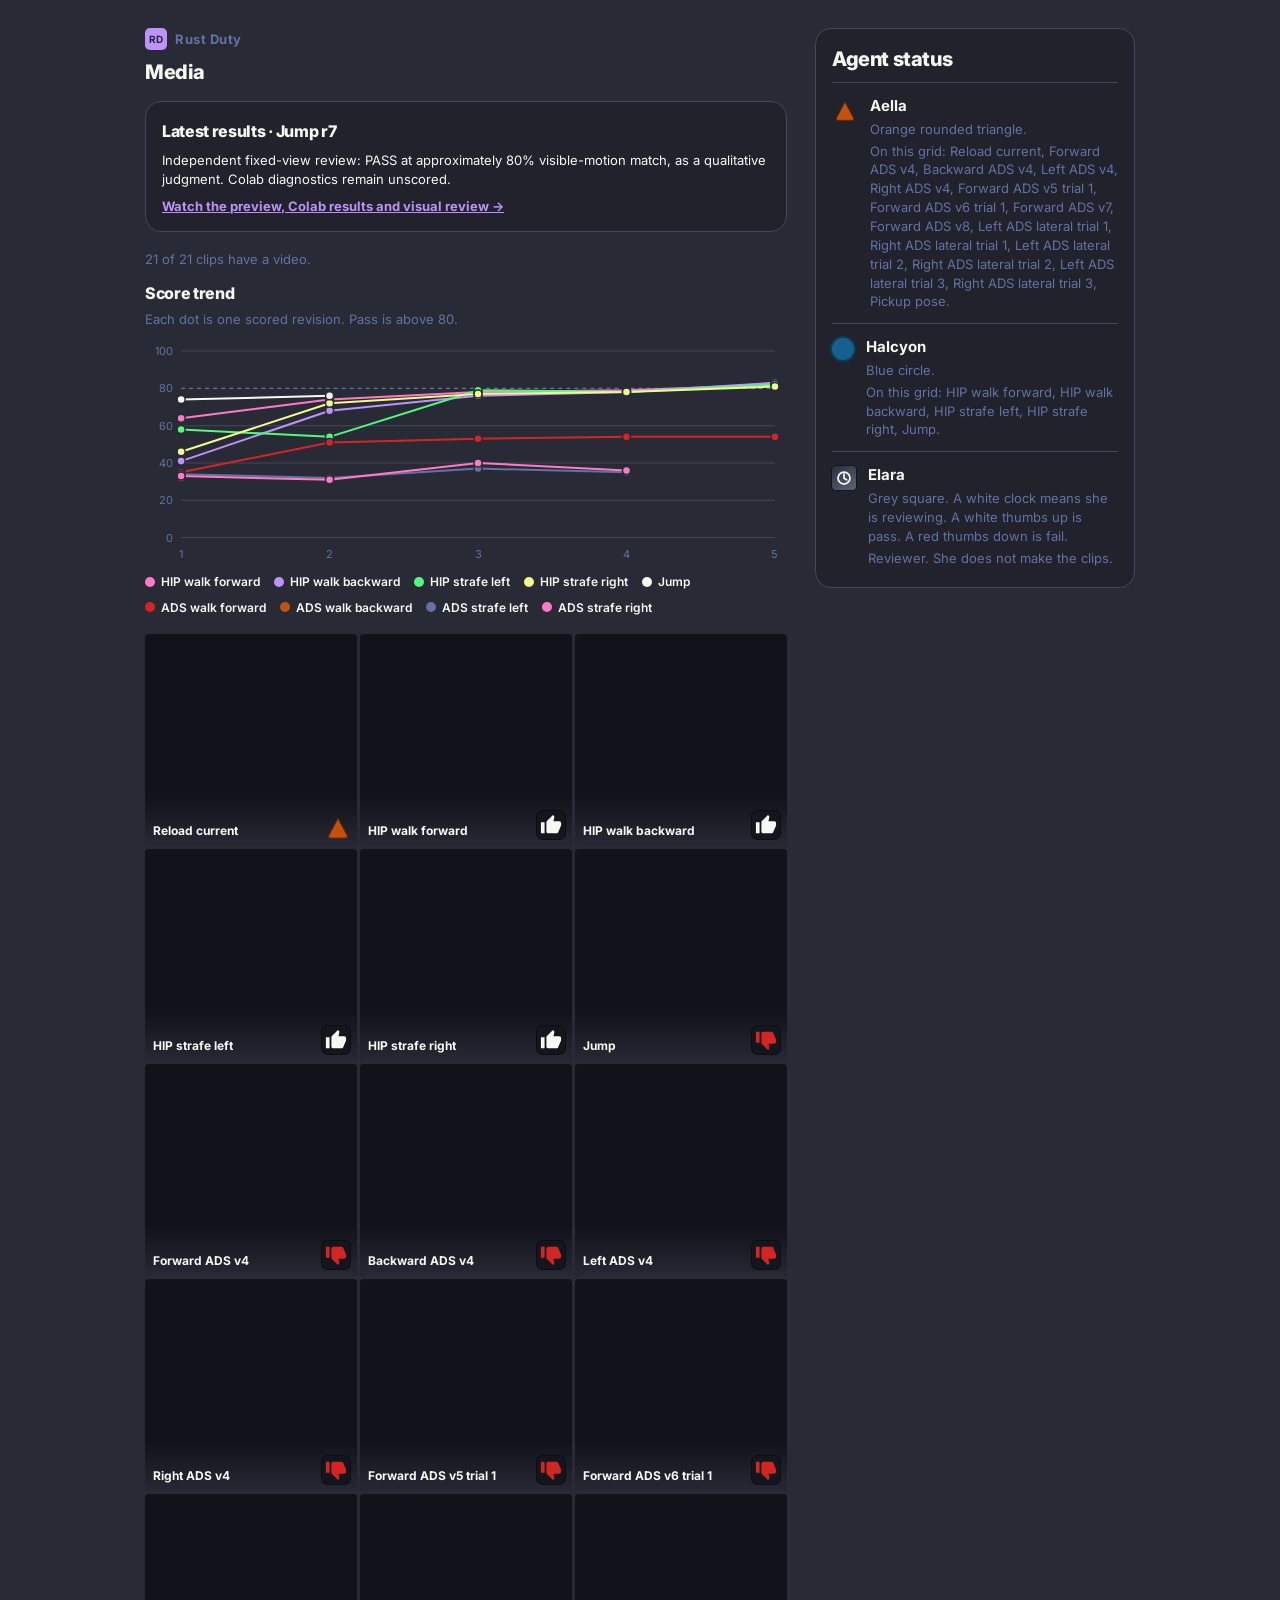
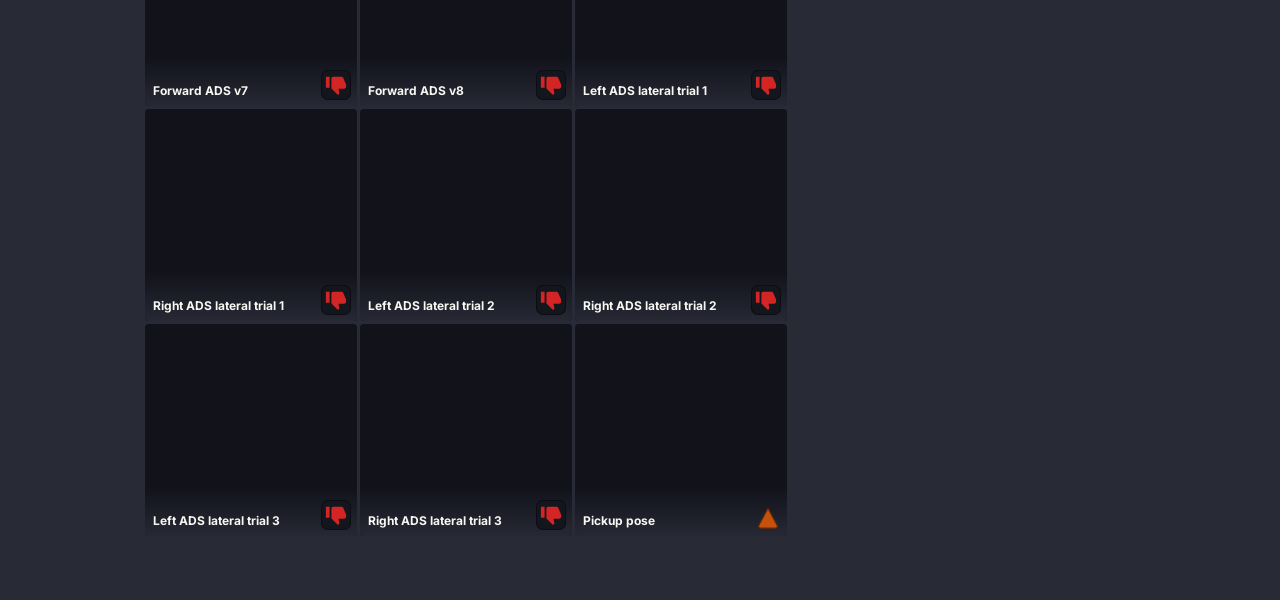
==== index.html @ e88c89b8 "Add separate Jump r7 fixed-view visual review result Publish the independent qualitative visible-mot" ====
<!doctype html>
<html lang="en">
<head>
<meta charset="utf-8">
<meta name="viewport" content="width=device-width, initial-scale=1">
<title>Rust Duty Media</title>
<meta name="description" content="Rust Duty preview grid. Clip data lives in previews.json.">
<meta name="theme-color" content="#282a36">
<link rel="preconnect" href="https://fonts.googleapis.com">
<link rel="preconnect" href="https://fonts.gstatic.com" crossorigin>
<link href="https://fonts.googleapis.com/css2?family=Inter:wght@400;500;600;700;800&amp;display=swap" rel="stylesheet">
<link rel="stylesheet" href="styles.css">
<script defer src="gallery.js"></script>
</head>
<body>
<div class="page">
<main class="media-column">
<p class="brand-line"><span class="brand-mark" aria-hidden="true">RD</span> Rust Duty</p>
<h1>Media</h1>
<!-- Aella-owned results section; preserve gallery clip and reviewer data. -->
<section class="agent-card" id="aella-colab-results" aria-labelledby="aella-colab-title" style="margin:14px 0 18px;padding:14px 16px">
<h2 id="aella-colab-title" style="font-size:16px">Latest results · Jump r7</h2>
<p style="margin:6px 0;font-size:13px">Independent fixed-view review: PASS at approximately 80% visible-motion match, as a qualitative judgment. Colab diagnostics remain unscored.</p>
<a href="aella-results/jump-r7-colab-2026-10-04/" style="color:var(--purple);font-size:13px;font-weight:700">Watch the preview, Colab results and visual review →</a>
</section>
<p class="media-note" id="media-note">Loading previews.</p>
<section class="score-trend" id="score-trend" hidden></section>
<div class="media-grid" id="media-grid"></div>
</main>
<aside class="right-rail" aria-label="Agent status">
<section class="agent-card">
<h2>Agent status</h2>
<ul class="agent-list" id="agent-list"></ul>
</section>
</aside>
</div>
<dialog id="clip-dialog" aria-label="Clip detail">
<div class="sheet-bar">
<button type="button" data-close>Close</button>
</div>
<div id="sheet-body"></div>
</dialog>
</body>
</html>
---- styles.css ----
:root {
  --bg: #282a36;
  --current: #44475a;
  --fg: #f8f8f2;
  --comment: #6272a4;
  --cyan: #15608f;
  --green: #50fa7b;
  --orange: #c4510c;
  --pink: #ff79c6;
  --purple: #bd93f9;
  --red: #d42525;
  --yellow: #f1fa8c;
  --font: "Inter", "Segoe UI", sans-serif;
}
* { box-sizing: border-box; }
html, body { margin: 0; background: var(--bg); color: var(--fg); }
body {
  font-family: var(--font);
  font-size: 15px;
  line-height: 1.45;
  min-height: 100vh;
}
button { font-family: inherit; color: inherit; }
.page {
  width: min(990px, calc(100% - 32px));
  margin: 0 auto;
  padding: 28px 0 64px;
  display: grid;
  grid-template-columns: minmax(0, 1fr) 320px;
  gap: 28px;
  align-items: start;
}
.brand-line {
  display: flex;
  align-items: center;
  gap: 8px;
  margin: 0 0 8px;
  color: var(--comment);
  font-weight: 700;
  letter-spacing: 0.04em;
  font-size: 13px;
}
.brand-mark {
  display: inline-grid;
  place-items: center;
  width: 22px;
  height: 22px;
  border-radius: 5px;
  background: var(--purple);
  color: var(--bg);
  font-size: 10px;
  letter-spacing: 0;
}
h1 {
  margin: 0;
  font-size: 20px;
  font-weight: 800;
  letter-spacing: -0.02em;
}
.media-note {
  margin: 6px 0 14px;
  color: var(--comment);
  font-size: 13px;
}
.score-trend { margin: 0 0 18px; }
.score-trend h2 {
  margin: 0 0 4px;
  font-size: 16px;
  font-weight: 800;
  letter-spacing: -0.02em;
}
.trend-note {
  margin: 0 0 8px;
  color: var(--comment);
  font-size: 13px;
}
.trend-plot svg {
  width: 100%;
  height: auto;
  display: block;
  font-family: var(--font);
}
.trend-legend {
  display: flex;
  flex-wrap: wrap;
  gap: 8px 14px;
  list-style: none;
  margin: 8px 0 0;
  padding: 0;
  font-size: 12px;
  font-weight: 600;
}
.trend-legend li { display: flex; align-items: center; gap: 6px; }
.trend-swatch {
  width: 10px;
  height: 10px;
  border-radius: 50%;
  flex: 0 0 auto;
}
.media-grid {
  display: grid;
  grid-template-columns: repeat(3, minmax(0, 1fr));
  gap: 3px;
  background: transparent;
}
.tile {
  position: relative;
  display: block;
  width: 100%;
  aspect-ratio: 1;
  padding: 0;
  border: 0;
  border-radius: 4px;
  overflow: hidden;
  background: #21222c;
  cursor: pointer;
  text-align: left;
}
.tile:hover .tile-video {
  position: absolute;
  inset: 0;
  width: 100%;
  height: 100%;
  object-fit: cover;
  background: #11121a;
  pointer-events: none;
}
.sheet-video {
  width: 100%;
  margin-top: 8px;
  border-radius: 8px;
  background: #11121a;
}
.tile-art { filter: brightness(1.08); }
.tile:focus-visible {
  outline: 2px solid var(--purple);
  outline-offset: -2px;
}
.tile-video {
  position: absolute;
  inset: 0;
  width: 100%;
  height: 100%;
  object-fit: cover;
  background: #11121a;
  pointer-events: none;
}
.sheet-video {
  width: 100%;
  margin-top: 8px;
  border-radius: 8px;
  background: #11121a;
}
.tile-art {
  position: absolute;
  inset: 0;
  display: grid;
  grid-template-rows: 1fr 1fr;
}
.pane {
  display: grid;
  place-items: center;
  font-size: 12px;
  font-weight: 700;
  letter-spacing: 0.02em;
}
.pane-reference { background: #3b3158; color: var(--purple); }
.pane-current { background: #214236; color: var(--green); }
.tile-title {
  position: absolute;
  left: 0;
  right: 0;
  bottom: 0;
  z-index: 1;
  padding: 28px 36px 8px 8px;
  background: linear-gradient(transparent, rgba(40, 42, 54, 0.94));
  font-size: 12px;
  font-weight: 700;
  line-height: 1.25;
  display: -webkit-box;
  -webkit-line-clamp: 2;
  -webkit-box-orient: vertical;
  overflow: hidden;
}
.mark {
  width: 26px;
  height: 26px;
  display: inline-grid;
  place-items: center;
  flex: 0 0 auto;
}
.tile .mark {
  position: absolute;
  right: 7px;
  bottom: 7px;
  z-index: 2;
}
.glyph { width: 28px; height: 28px; display: block; }
.glyph-aella { fill: #c4510c; stroke: #6a2b08; stroke-width: 1.2; stroke-linejoin: round; }
.mark-halcyon {
  width: 22px;
  height: 22px;
  border-radius: 50%;
  background: #15608f;
  box-shadow: 0 0 0 2px #0c3a58;
}
.mark-elara,
.mark-review {
  width: 24px;
  height: 24px;
  border-radius: 4px;
  background: linear-gradient(145deg, #2a2e3d 0%, #5c6478 100%);
  box-shadow: 0 0 0 1px #12141c;
}
.glyph-clock { width: 20px; height: 20px; }
.mark-pass, .mark-fail {
  width: 28px;
  height: 28px;
  border-radius: 6px;
  background: #14161e;
  box-shadow: 0 0 0 1px #0c0d12;
}
.mark-pass { color: #f8f8f2; }
.mark-fail { color: #d42525; }
.glyph-thumb { width: 22px; height: 22px; }
.right-rail { position: sticky; top: 16px; }
.agent-card {
  border: 1px solid var(--current);
  border-radius: 16px;
  background: #21222c;
  padding: 12px 16px 8px;
}
.agent-card h2 {
  margin: 4px 0 8px;
  font-size: 20px;
  font-weight: 800;
  letter-spacing: -0.02em;
}
.agent-list { list-style: none; margin: 0; padding: 0; }
.agent-list li {
  display: flex;
  gap: 12px;
  align-items: flex-start;
  padding: 12px 0;
  border-top: 1px solid var(--current);
}
.agent-list strong { display: block; font-size: 15px; }
.agent-list p { margin: 3px 0 0; color: var(--comment); font-size: 13px; }
.agent-list .mark { margin-top: 2px; }
.agent-list .glyph-aella { width: 26px; height: 26px; }
.agent-list .mark-halcyon { width: 22px; height: 22px; }

dialog {
  width: min(520px, calc(100% - 32px));
  background: #21222c;
  color: var(--fg);
  border: 1px solid var(--current);
  border-radius: 16px;
  padding: 12px 16px 18px;
}
dialog::backdrop { background: rgba(40, 42, 54, 0.72); }
.sheet-bar { display: flex; justify-content: flex-end; }
.sheet-bar button, dialog button[data-close] {
  background: var(--current);
  border: 0;
  border-radius: 999px;
  padding: 6px 12px;
  font-weight: 700;
  cursor: pointer;
}
.sheet-kicker {
  margin: 8px 0 4px;
  color: var(--yellow);
  font-weight: 700;
  font-size: 13px;
}
#sheet-body h2 { margin: 0 0 8px; font-size: 22px; font-weight: 800; }
#sheet-body p { margin: 8px 0; color: var(--fg); }
@media (max-width: 860px) {
  .page { grid-template-columns: 1fr; width: min(640px, calc(100% - 20px)); }
  .right-rail { position: static; }
}
@media (max-width: 560px) {
  .media-grid { grid-template-columns: repeat(2, minmax(0, 1fr)); }
}
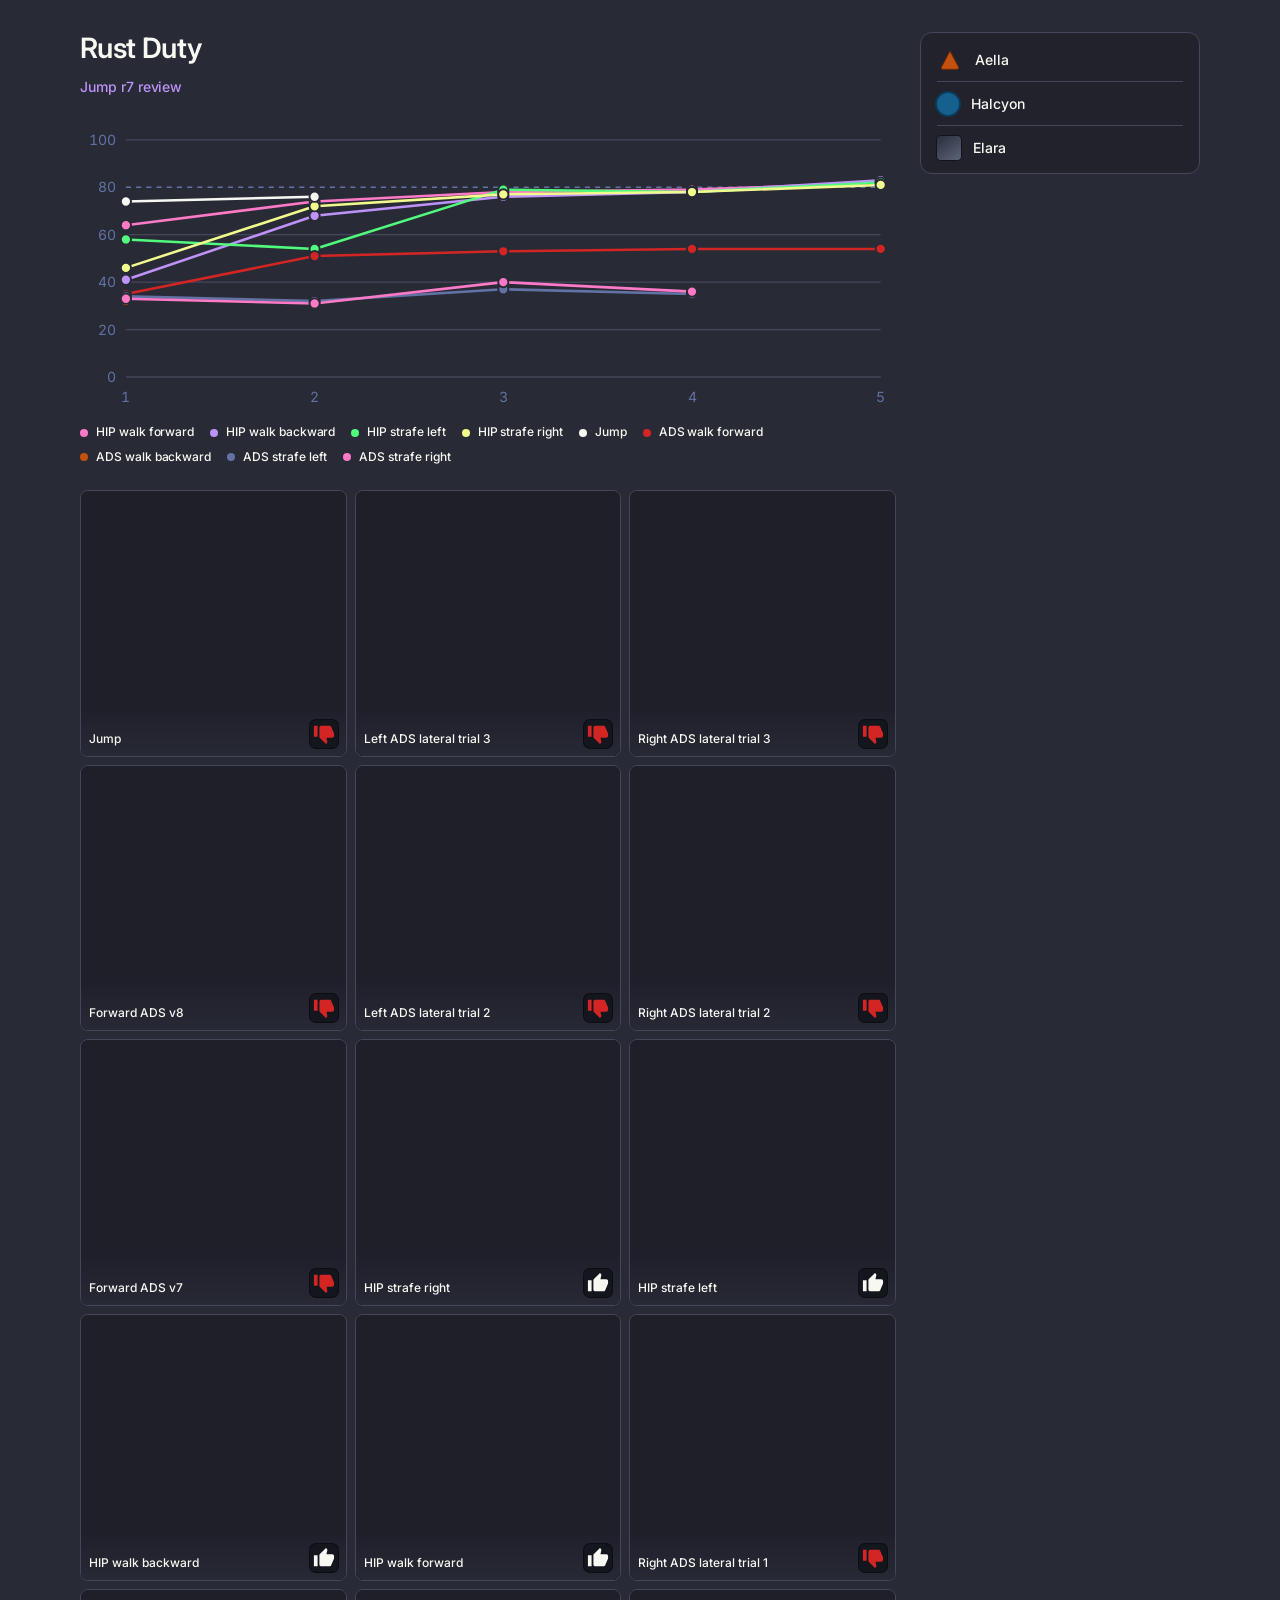
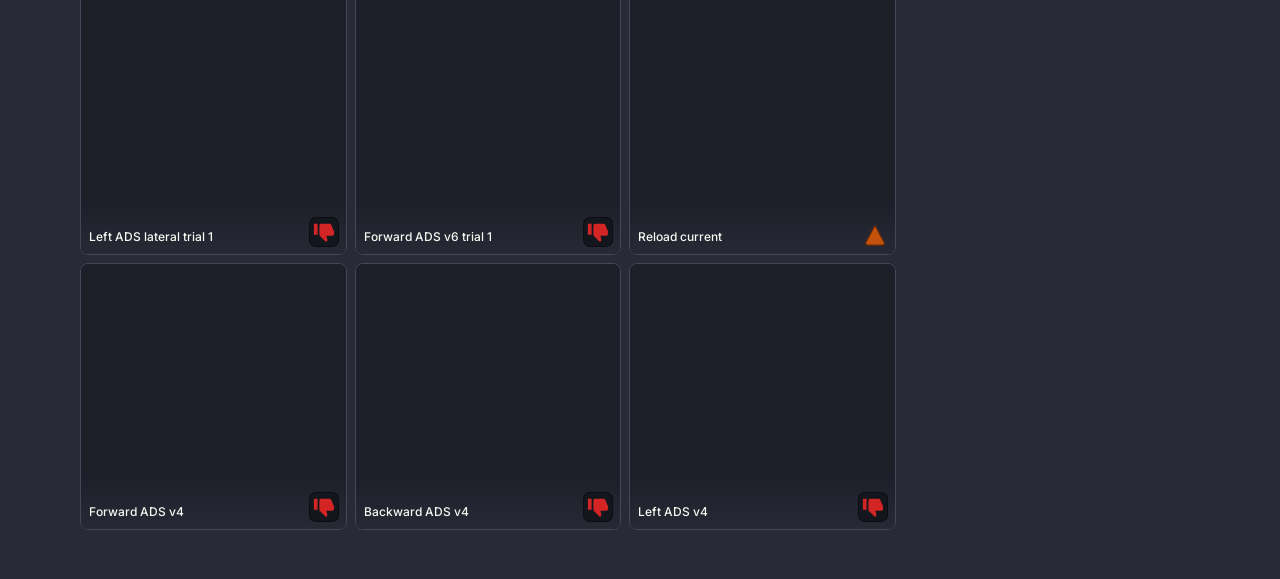
==== commit 313ada77: "Show newest clips first, six at a time. Order tiles by the last git author time of each video file a" ====
--- a/index.html
+++ b/index.html
@@ -8,28 +8,25 @@
 <meta name="theme-color" content="#282a36">
 <link rel="preconnect" href="https://fonts.googleapis.com">
 <link rel="preconnect" href="https://fonts.gstatic.com" crossorigin>
-<link href="https://fonts.googleapis.com/css2?family=Inter:wght@400;500;600;700;800&amp;display=swap" rel="stylesheet">
+<link href="https://fonts.googleapis.com/css2?family=Inter:wght@400;500;600;700&amp;display=swap" rel="stylesheet">
 <link rel="stylesheet" href="styles.css">
 <script defer src="gallery.js"></script>
 </head>
 <body>
+<a class="skip" href="#media-grid">Skip to clips</a>
 <div class="page">
 <main class="media-column">
-<p class="brand-line"><span class="brand-mark" aria-hidden="true">RD</span> Rust Duty</p>
-<h1>Media</h1>
-<!-- Aella-owned results section; preserve gallery clip and reviewer data. -->
-<section class="agent-card" id="aella-colab-results" aria-labelledby="aella-colab-title" style="margin:14px 0 18px;padding:14px 16px">
-<h2 id="aella-colab-title" style="font-size:16px">Latest results · Jump r7</h2>
-<p style="margin:6px 0;font-size:13px">Independent fixed-view review: PASS at approximately 80% visible-motion match, as a qualitative judgment. Colab diagnostics remain unscored.</p>
-<a href="aella-results/jump-r7-colab-2026-10-04/" style="color:var(--purple);font-size:13px;font-weight:700">Watch the preview, Colab results and visual review →</a>
+<h1>Rust Duty</h1>
+<section id="aella-colab-results">
+<a href="aella-results/jump-r7-colab-2026-10-04/">Jump r7 review</a>
 </section>
-<p class="media-note" id="media-note">Loading previews.</p>
-<section class="score-trend" id="score-trend" hidden></section>
+<p class="media-note" id="media-note" aria-live="polite" hidden></p>
+<section class="score-trend" id="score-trend" hidden aria-label="Score trend"></section>
 <div class="media-grid" id="media-grid"></div>
+<div class="grid-sentinel" id="grid-sentinel" aria-hidden="true"></div>
 </main>
 <aside class="right-rail" aria-label="Agent status">
 <section class="agent-card">
-<h2>Agent status</h2>
 <ul class="agent-list" id="agent-list"></ul>
 </section>
 </aside>
@@ -42,4 +39,3 @@
 </dialog>
 </body>
 </html>
-
--- a/styles.css
+++ b/styles.css
@@ -1,6 +1,7 @@
 
 :root {
   --bg: #282a36;
+  --surface: #21222c;
   --current: #44475a;
   --fg: #f8f8f2;
   --comment: #6272a4;
@@ -14,143 +15,130 @@
   --font: "Inter", "Segoe UI", sans-serif;
 }
 * { box-sizing: border-box; }
+html { color-scheme: dark; }
 html, body { margin: 0; background: var(--bg); color: var(--fg); }
 body {
   font-family: var(--font);
-  font-size: 15px;
-  line-height: 1.45;
+  font-size: 16px;
+  font-weight: 400;
+  line-height: 1.5;
+  letter-spacing: -0.05px;
   min-height: 100vh;
-}
-button { font-family: inherit; color: inherit; }
-.page {
-  width: min(990px, calc(100% - 32px));
-  margin: 0 auto;
-  padding: 28px 0 64px;
-  display: grid;
-  grid-template-columns: minmax(0, 1fr) 320px;
-  gap: 28px;
-  align-items: start;
-}
-.brand-line {
-  display: flex;
-  align-items: center;
-  gap: 8px;
-  margin: 0 0 8px;
-  color: var(--comment);
-  font-weight: 700;
-  letter-spacing: 0.04em;
-  font-size: 13px;
-}
-.brand-mark {
-  display: inline-grid;
-  place-items: center;
-  width: 22px;
-  height: 22px;
-  border-radius: 5px;
+  -webkit-tap-highlight-color: transparent;
+}
+button, a { font-family: inherit; color: inherit; touch-action: manipulation; }
+.skip {
+  position: absolute;
+  left: 8px;
+  top: 8px;
+  z-index: 5;
+  transform: translateY(-140%);
   background: var(--purple);
   color: var(--bg);
-  font-size: 10px;
-  letter-spacing: 0;
+  border-radius: 8px;
+  padding: 8px 14px;
+  font-size: 14px;
+  font-weight: 500;
+  text-decoration: none;
+}
+.skip:focus { transform: none; }
+.skip:focus-visible { outline: 2px solid var(--fg); outline-offset: 2px; }
+.page {
+  width: min(1120px, calc(100% - 32px));
+  margin: 0 auto;
+  padding: 32px 0 48px;
+  display: grid;
+  grid-template-columns: minmax(0, 1fr) 280px;
+  gap: 24px;
+  align-items: start;
 }
 h1 {
   margin: 0;
-  font-size: 20px;
-  font-weight: 800;
-  letter-spacing: -0.02em;
+  font-size: 28px;
+  font-weight: 600;
+  line-height: 1.2;
+  letter-spacing: -0.6px;
+  text-wrap: balance;
+}
+#aella-colab-results { margin: 8px 0 24px; }
+#aella-colab-results a {
+  color: var(--purple);
+  font-size: 14px;
+  font-weight: 500;
+  line-height: 1.2;
+  text-decoration: none;
+}
+#aella-colab-results a:hover { text-decoration: underline; }
+#aella-colab-results a:focus-visible {
+  outline: 2px solid var(--purple);
+  outline-offset: 3px;
+  border-radius: 4px;
 }
 .media-note {
-  margin: 6px 0 14px;
+  margin: 0 0 16px;
   color: var(--comment);
-  font-size: 13px;
-}
-.score-trend { margin: 0 0 18px; }
-.score-trend h2 {
-  margin: 0 0 4px;
-  font-size: 16px;
-  font-weight: 800;
-  letter-spacing: -0.02em;
-}
-.trend-note {
-  margin: 0 0 8px;
-  color: var(--comment);
-  font-size: 13px;
-}
+  font-size: 14px;
+}
+.score-trend { margin: 0 0 24px; }
 .trend-plot svg {
   width: 100%;
   height: auto;
   display: block;
   font-family: var(--font);
 }
+.trend-plot svg text { font-variant-numeric: tabular-nums; }
 .trend-legend {
   display: flex;
   flex-wrap: wrap;
-  gap: 8px 14px;
+  gap: 8px 16px;
   list-style: none;
-  margin: 8px 0 0;
+  margin: 12px 0 0;
   padding: 0;
   font-size: 12px;
-  font-weight: 600;
-}
-.trend-legend li { display: flex; align-items: center; gap: 6px; }
+  font-weight: 500;
+  line-height: 1.4;
+}
+.trend-legend li { display: flex; align-items: center; gap: 8px; min-width: 0; }
 .trend-swatch {
-  width: 10px;
-  height: 10px;
+  width: 8px;
+  height: 8px;
   border-radius: 50%;
   flex: 0 0 auto;
 }
 .media-grid {
   display: grid;
   grid-template-columns: repeat(3, minmax(0, 1fr));
-  gap: 3px;
-  background: transparent;
-}
+  gap: 8px;
+}
+.grid-sentinel { height: 1px; }
 .tile {
   position: relative;
   display: block;
   width: 100%;
   aspect-ratio: 1;
   padding: 0;
-  border: 0;
-  border-radius: 4px;
+  border: 1px solid var(--current);
+  border-radius: 8px;
   overflow: hidden;
-  background: #21222c;
+  background: var(--surface);
   cursor: pointer;
   text-align: left;
-}
-.tile:hover .tile-video {
+  touch-action: manipulation;
+}
+.tile:hover { border-color: var(--comment); }
+.tile:focus-visible {
+  outline: 2px solid var(--purple);
+  outline-offset: 2px;
+}
+.tile:active { transform: scale(0.98); }
+.tile-video {
   position: absolute;
   inset: 0;
   width: 100%;
   height: 100%;
   object-fit: cover;
-  background: #11121a;
+  background: #1e1f29;
   pointer-events: none;
-}
-.sheet-video {
-  width: 100%;
-  margin-top: 8px;
-  border-radius: 8px;
-  background: #11121a;
-}
-.tile-art { filter: brightness(1.08); }
-.tile:focus-visible {
-  outline: 2px solid var(--purple);
-  outline-offset: -2px;
-}
-.tile-video {
-  position: absolute;
-  inset: 0;
-  width: 100%;
-  height: 100%;
-  object-fit: cover;
-  background: #11121a;
-  pointer-events: none;
-}
-.sheet-video {
-  width: 100%;
-  margin-top: 8px;
-  border-radius: 8px;
-  background: #11121a;
 }
 .tile-art {
   position: absolute;
@@ -162,8 +150,7 @@
   display: grid;
   place-items: center;
   font-size: 12px;
-  font-weight: 700;
-  letter-spacing: 0.02em;
+  font-weight: 500;
 }
 .pane-reference { background: #3b3158; color: var(--purple); }
 .pane-current { background: #214236; color: var(--green); }
@@ -176,12 +163,13 @@
   padding: 28px 36px 8px 8px;
   background: linear-gradient(transparent, rgba(40, 42, 54, 0.94));
   font-size: 12px;
-  font-weight: 700;
-  line-height: 1.25;
+  font-weight: 500;
+  line-height: 1.4;
   display: -webkit-box;
   -webkit-line-clamp: 2;
   -webkit-box-orient: vertical;
   overflow: hidden;
+  overflow-wrap: anywhere;
 }
 .mark {
   width: 26px;
@@ -192,8 +180,8 @@
 }
 .tile .mark {
   position: absolute;
-  right: 7px;
-  bottom: 7px;
+  right: 8px;
+  bottom: 8px;
   z-index: 2;
 }
 .glyph { width: 28px; height: 28px; display: block; }
@@ -227,60 +215,77 @@
 .right-rail { position: sticky; top: 16px; }
 .agent-card {
   border: 1px solid var(--current);
-  border-radius: 16px;
-  background: #21222c;
-  padding: 12px 16px 8px;
-}
-.agent-card h2 {
-  margin: 4px 0 8px;
-  font-size: 20px;
-  font-weight: 800;
-  letter-spacing: -0.02em;
+  border-radius: 12px;
+  background: var(--surface);
+  padding: 4px 16px;
 }
 .agent-list { list-style: none; margin: 0; padding: 0; }
 .agent-list li {
   display: flex;
   gap: 12px;
-  align-items: flex-start;
-  padding: 12px 0;
-  border-top: 1px solid var(--current);
-}
-.agent-list strong { display: block; font-size: 15px; }
-.agent-list p { margin: 3px 0 0; color: var(--comment); font-size: 13px; }
-.agent-list .mark { margin-top: 2px; }
+  align-items: center;
+  min-height: 44px;
+  padding: 8px 0;
+}
+.agent-list li + li { border-top: 1px solid var(--current); }
+.agent-list strong { font-size: 14px; font-weight: 500; }
 .agent-list .glyph-aella { width: 26px; height: 26px; }
 .agent-list .mark-halcyon { width: 22px; height: 22px; }
-
 dialog {
-  width: min(520px, calc(100% - 32px));
-  background: #21222c;
+  width: min(560px, calc(100% - 32px));
+  max-height: calc(100vh - 32px);
+  background: var(--surface);
   color: var(--fg);
   border: 1px solid var(--current);
-  border-radius: 16px;
-  padding: 12px 16px 18px;
+  border-radius: 12px;
+  padding: 12px 16px 16px;
+  overscroll-behavior: contain;
 }
 dialog::backdrop { background: rgba(40, 42, 54, 0.72); }
 .sheet-bar { display: flex; justify-content: flex-end; }
-.sheet-bar button, dialog button[data-close] {
+.sheet-bar button {
   background: var(--current);
+  color: var(--fg);
   border: 0;
-  border-radius: 999px;
-  padding: 6px 12px;
-  font-weight: 700;
+  border-radius: 8px;
+  min-height: 40px;
+  padding: 8px 14px;
+  font-size: 14px;
+  font-weight: 500;
+  line-height: 1.2;
   cursor: pointer;
 }
-.sheet-kicker {
-  margin: 8px 0 4px;
-  color: var(--yellow);
-  font-weight: 700;
-  font-size: 13px;
-}
-#sheet-body h2 { margin: 0 0 8px; font-size: 22px; font-weight: 800; }
-#sheet-body p { margin: 8px 0; color: var(--fg); }
+.sheet-bar button:hover { background: #555875; }
+.sheet-bar button:active { transform: scale(0.98); }
+.sheet-bar button:focus-visible {
+  outline: 2px solid var(--purple);
+  outline-offset: 2px;
+}
+.sheet-video {
+  width: 100%;
+  margin: 0 0 12px;
+  border-radius: 8px;
+  background: #1e1f29;
+}
+#sheet-body h2 {
+  margin: 0;
+  font-size: 22px;
+  font-weight: 500;
+  line-height: 1.25;
+  letter-spacing: -0.4px;
+  text-wrap: balance;
+}
+@media (prefers-reduced-motion: reduce) {
+  .tile:active, .sheet-bar button:active { transform: none; }
+}
+@media (max-width: 1024px) {
+  .page { grid-template-columns: minmax(0, 1fr) 240px; }
+}
 @media (max-width: 860px) {
-  .page { grid-template-columns: 1fr; width: min(640px, calc(100% - 20px)); }
+  .page { grid-template-columns: 1fr; width: min(720px, calc(100% - 24px)); padding-top: 24px; }
   .right-rail { position: static; }
 }
 @media (max-width: 560px) {
   .media-grid { grid-template-columns: repeat(2, minmax(0, 1fr)); }
-}
+  h1 { font-size: 22px; }
+}
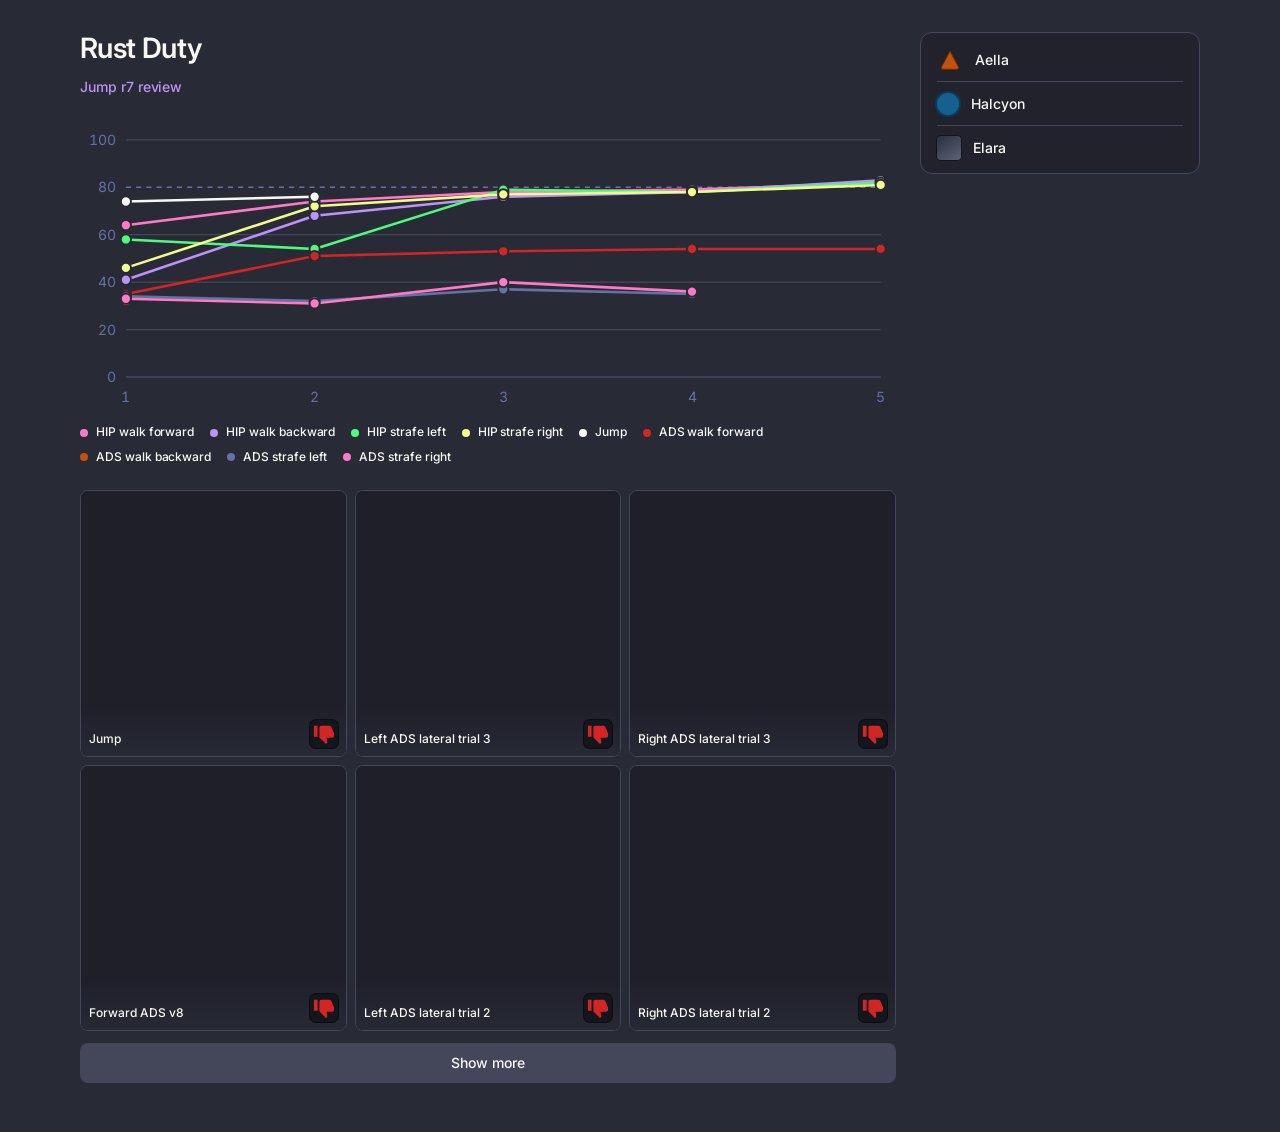
==== commit 463a3a21: "Show six newest clips until Show more. Keep newest-first video order and append further batches of s" ====
--- a/index.html
+++ b/index.html
@@ -23,6 +23,7 @@
 <p class="media-note" id="media-note" aria-live="polite" hidden></p>
 <section class="score-trend" id="score-trend" hidden aria-label="Score trend"></section>
 <div class="media-grid" id="media-grid"></div>
+<button type="button" class="show-more" id="show-more" hidden>Show more</button>
 <div class="grid-sentinel" id="grid-sentinel" aria-hidden="true"></div>
 </main>
 <aside class="right-rail" aria-label="Agent status">
--- a/styles.css
+++ b/styles.css
@@ -111,6 +111,28 @@
   gap: 8px;
 }
 .grid-sentinel { height: 1px; }
+.show-more {
+  display: block;
+  width: 100%;
+  margin: 12px 0 0;
+  background: var(--current);
+  color: var(--fg);
+  border: 0;
+  border-radius: 8px;
+  min-height: 40px;
+  padding: 8px 14px;
+  font-size: 14px;
+  font-weight: 500;
+  line-height: 1.2;
+  cursor: pointer;
+}
+.show-more[hidden] { display: none; }
+.show-more:hover { background: #555875; }
+.show-more:active { transform: scale(0.98); }
+.show-more:focus-visible {
+  outline: 2px solid var(--purple);
+  outline-offset: 2px;
+}
 .tile {
   position: relative;
   display: block;
@@ -276,7 +298,7 @@
   text-wrap: balance;
 }
 @media (prefers-reduced-motion: reduce) {
-  .tile:active, .sheet-bar button:active { transform: none; }
+  .tile:active, .sheet-bar button:active, .show-more:active { transform: none; }
 }
 @media (max-width: 1024px) {
   .page { grid-template-columns: minmax(0, 1fr) 240px; }
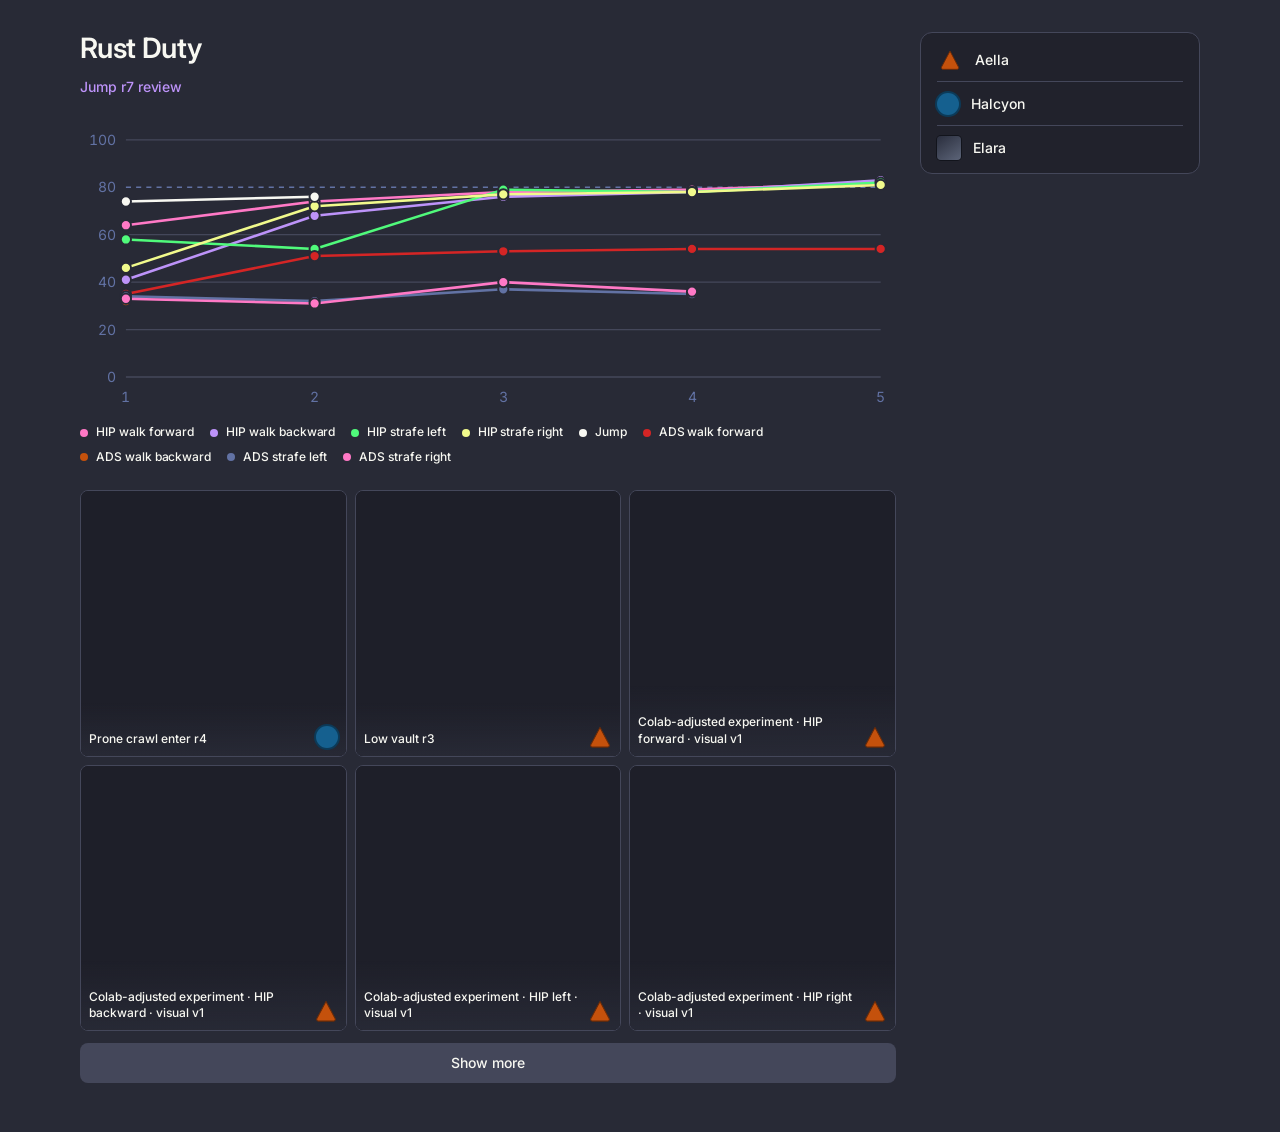
==== commit 4ea96946: "Publish prone r4 and vault r3 previews with fresh gallery assets" ====
--- a/index.html
+++ b/index.html
@@ -10,7 +10,7 @@
 <link rel="preconnect" href="https://fonts.gstatic.com" crossorigin>
 <link href="https://fonts.googleapis.com/css2?family=Inter:wght@400;500;600;700&amp;display=swap" rel="stylesheet">
 <link rel="stylesheet" href="styles.css">
-<script defer src="gallery.js"></script>
+<script defer src="gallery.js?v=20261005-prone-r4-vault-r3"></script>
 </head>
 <body>
 <a class="skip" href="#media-grid">Skip to clips</a>
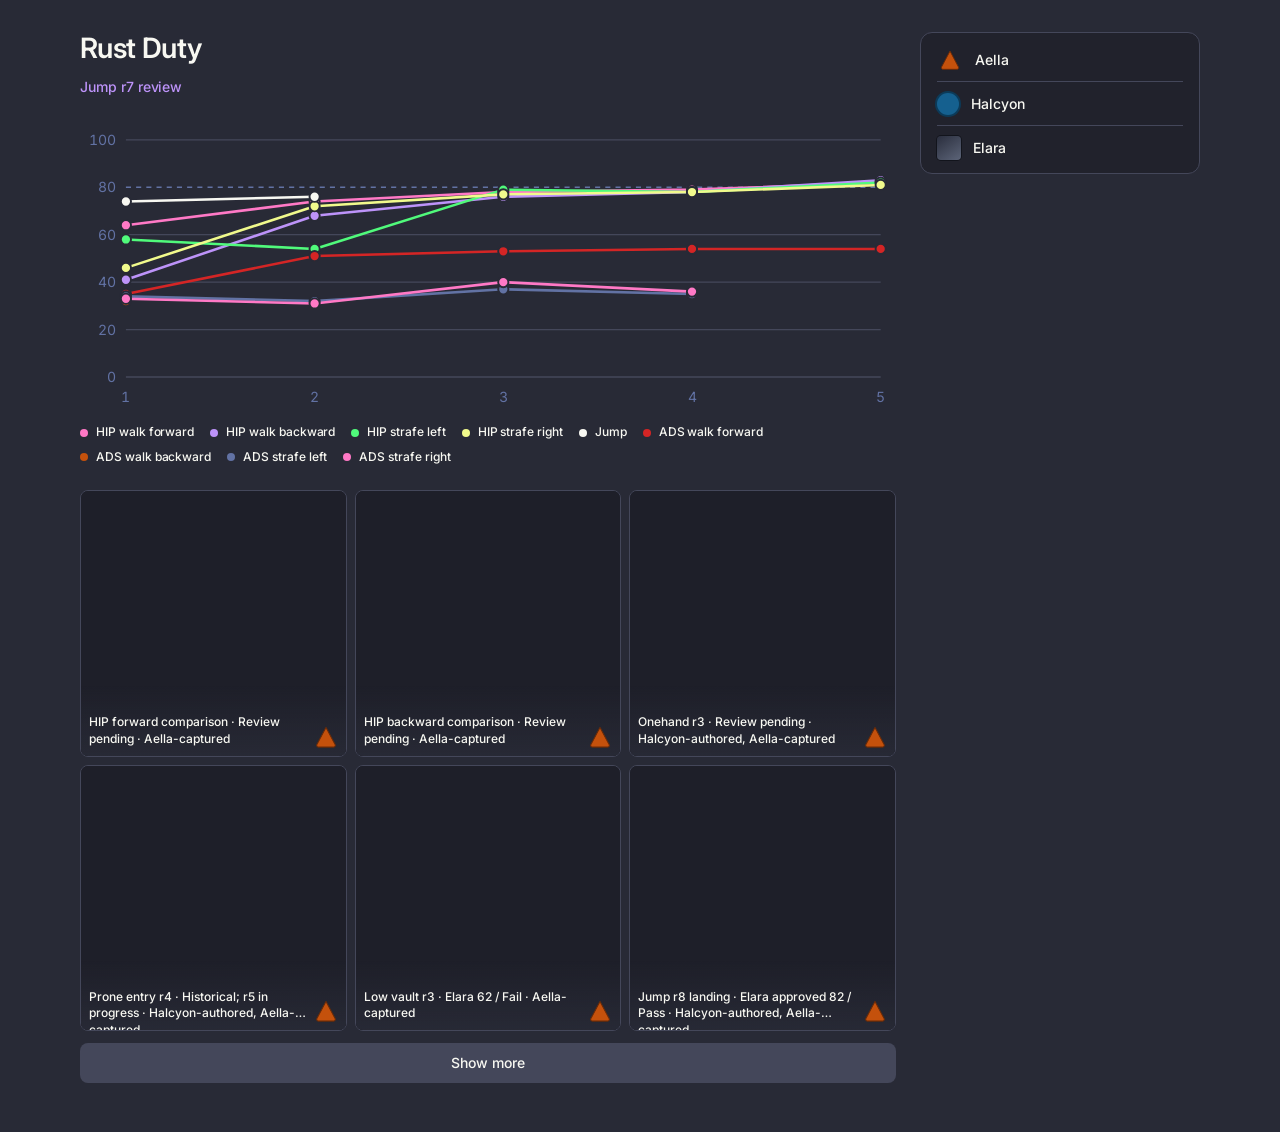
==== commit 68d2b02e: "Publish native preview gallery with current Elara verdicts Link the six verified review videos, keep" ====
--- a/index.html
+++ b/index.html
@@ -10,7 +10,7 @@
 <link rel="preconnect" href="https://fonts.gstatic.com" crossorigin>
 <link href="https://fonts.googleapis.com/css2?family=Inter:wght@400;500;600;700&amp;display=swap" rel="stylesheet">
 <link rel="stylesheet" href="styles.css">
-<script defer src="gallery.js?v=20261005-prone-r4-vault-r3"></script>
+<script defer src="gallery.js?v=20261014-native-review"></script>
 </head>
 <body>
 <a class="skip" href="#media-grid">Skip to clips</a>
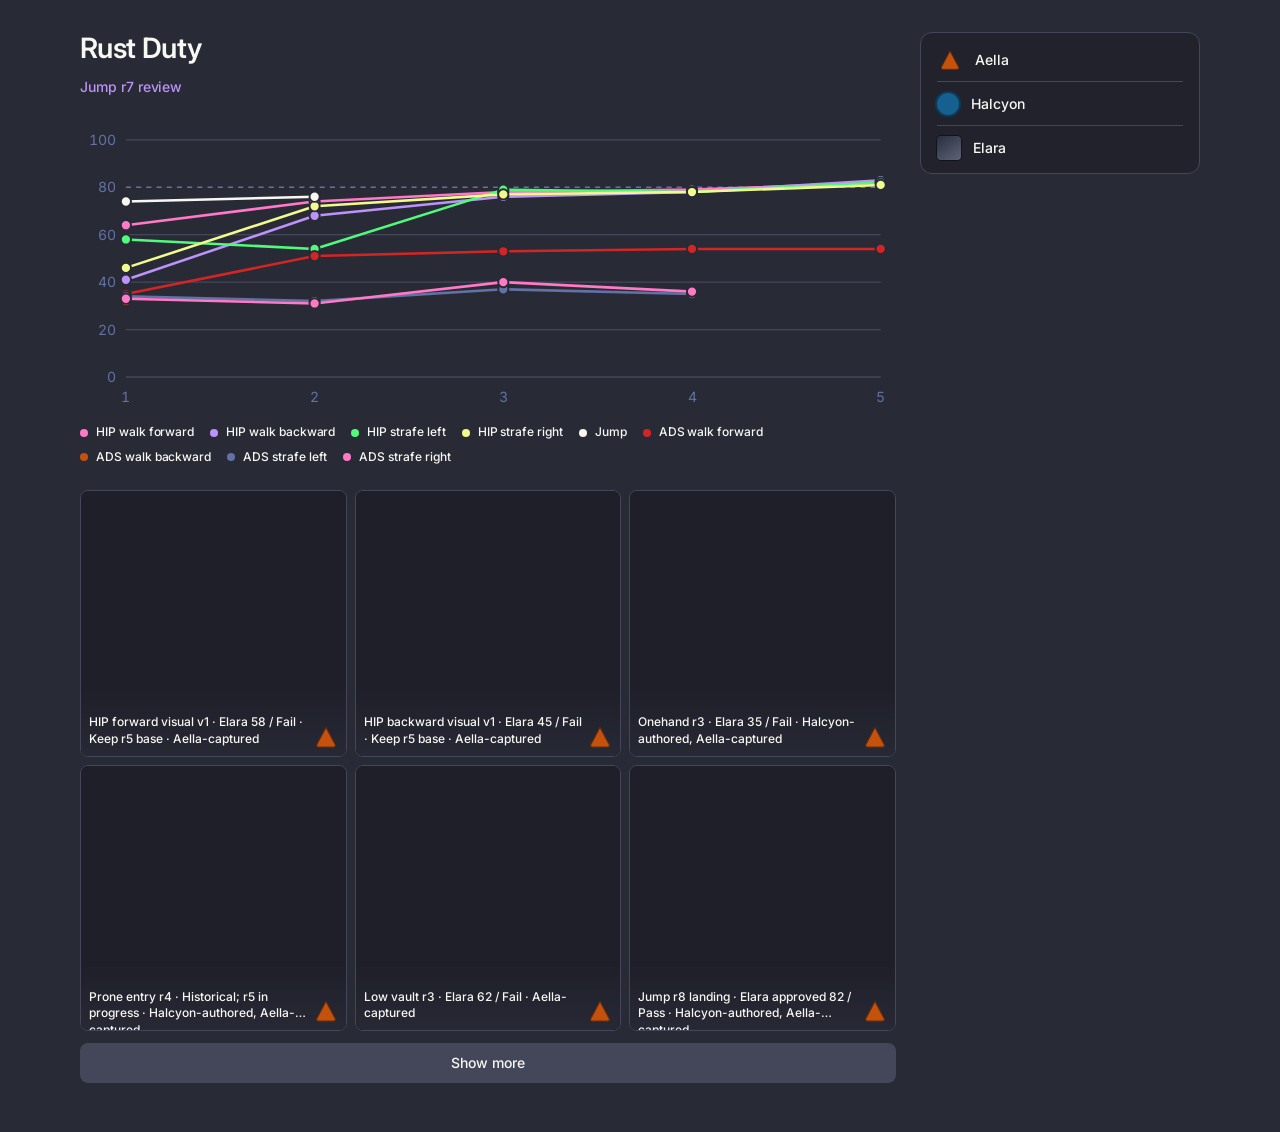
==== commit 72b13001: "Reflect Elara's onehand and walk candidate verdicts Mark onehand r3 35/Fail, forward visual v1 58/Fa" ====
--- a/index.html
+++ b/index.html
@@ -10,7 +10,7 @@
 <link rel="preconnect" href="https://fonts.gstatic.com" crossorigin>
 <link href="https://fonts.googleapis.com/css2?family=Inter:wght@400;500;600;700&amp;display=swap" rel="stylesheet">
 <link rel="stylesheet" href="styles.css">
-<script defer src="gallery.js?v=20261014-native-review"></script>
+<script defer src="gallery.js?v=20261014-native-verdicts"></script>
 </head>
 <body>
 <a class="skip" href="#media-grid">Skip to clips</a>
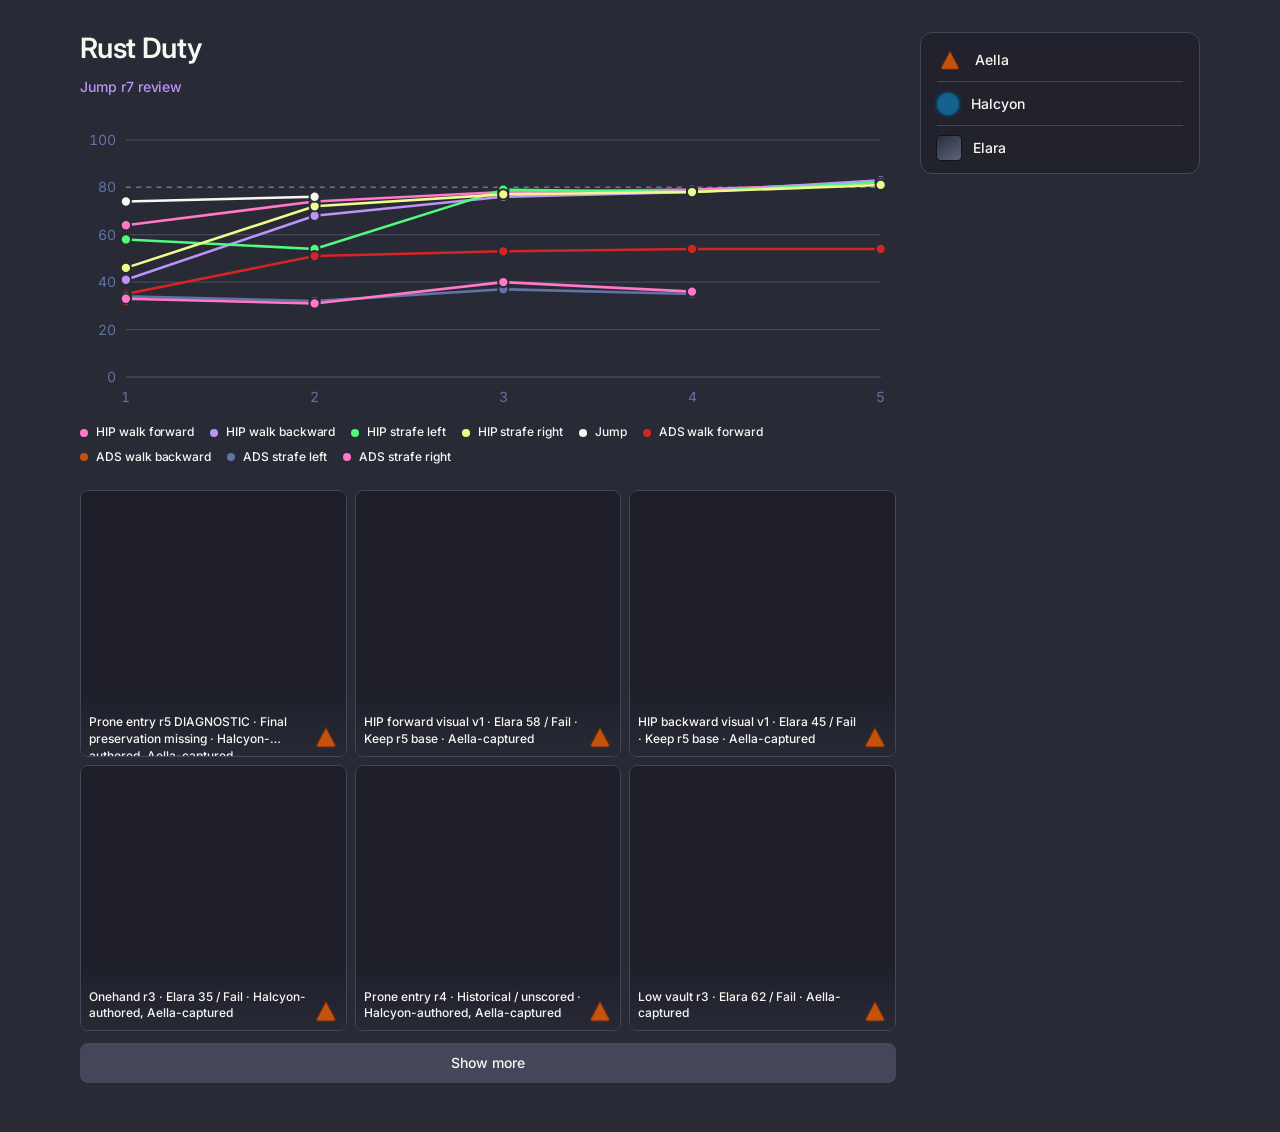
==== commit 70169ac7: "Add explicitly diagnostic prone r5 gallery preview Disclose missing final source preservation after " ====
--- a/index.html
+++ b/index.html
@@ -10,7 +10,7 @@
 <link rel="preconnect" href="https://fonts.gstatic.com" crossorigin>
 <link href="https://fonts.googleapis.com/css2?family=Inter:wght@400;500;600;700&amp;display=swap" rel="stylesheet">
 <link rel="stylesheet" href="styles.css">
-<script defer src="gallery.js?v=20261014-native-verdicts"></script>
+<script defer src="gallery.js?v=20261014-prone-r5-diagnostic"></script>
 </head>
 <body>
 <a class="skip" href="#media-grid">Skip to clips</a>
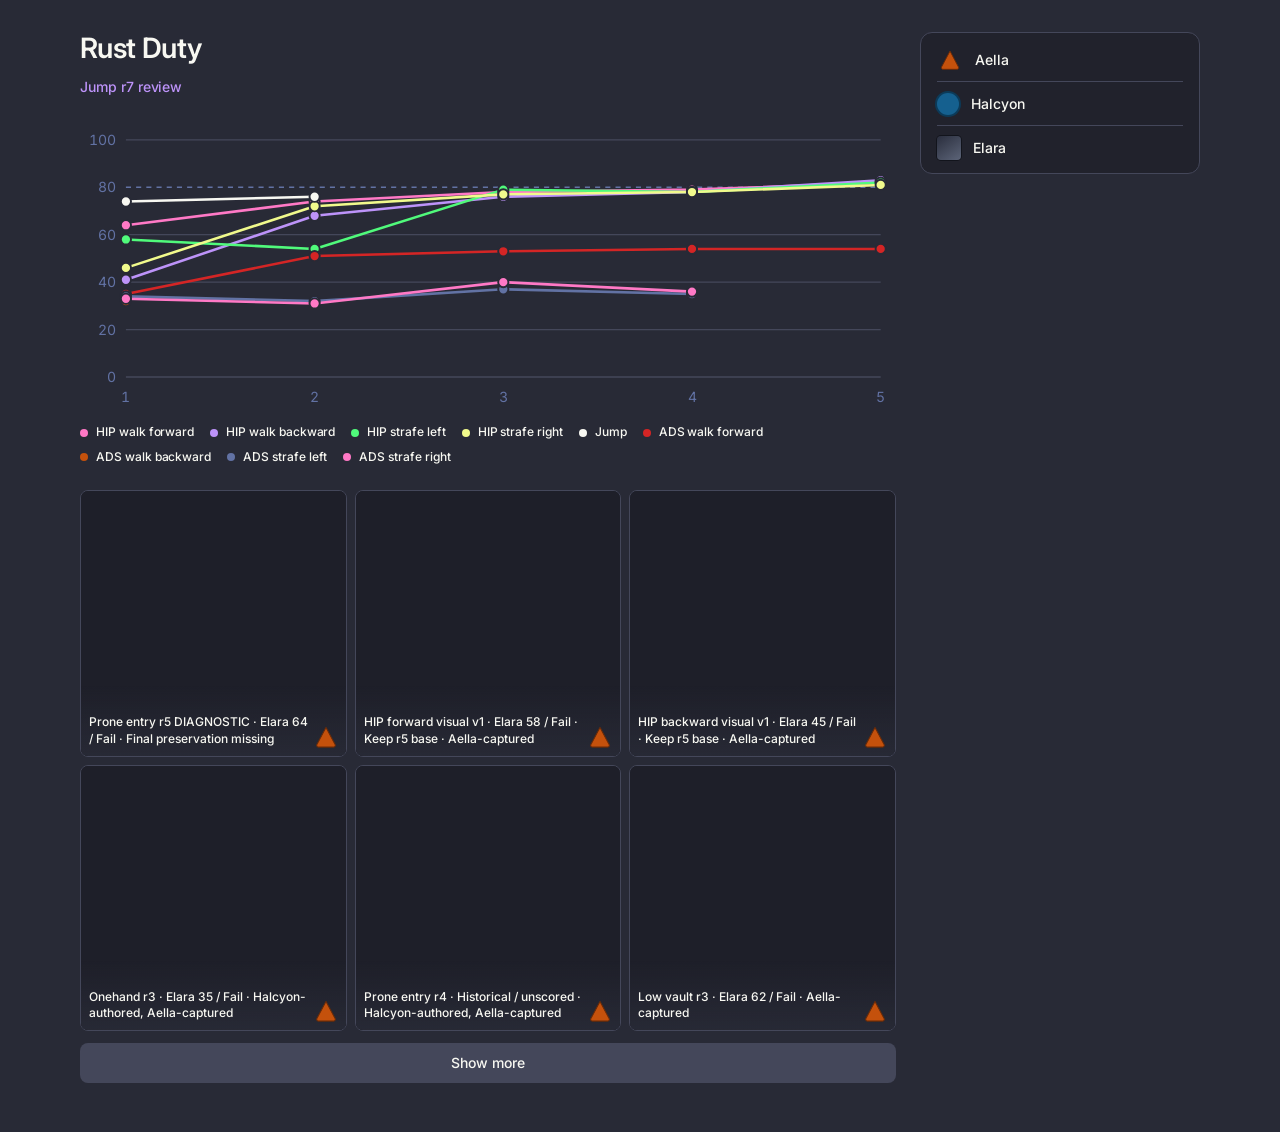
==== commit b3a3c381: "Record Elara's prone r5 diagnostic motion verdict Update only the capture-owned r5 title/detail to 6" ====
--- a/index.html
+++ b/index.html
@@ -10,7 +10,7 @@
 <link rel="preconnect" href="https://fonts.gstatic.com" crossorigin>
 <link href="https://fonts.googleapis.com/css2?family=Inter:wght@400;500;600;700&amp;display=swap" rel="stylesheet">
 <link rel="stylesheet" href="styles.css">
-<script defer src="gallery.js?v=20261014-prone-r5-diagnostic"></script>
+<script defer src="gallery.js?v=20261014-prone-r5-verdict"></script>
 </head>
 <body>
 <a class="skip" href="#media-grid">Skip to clips</a>
